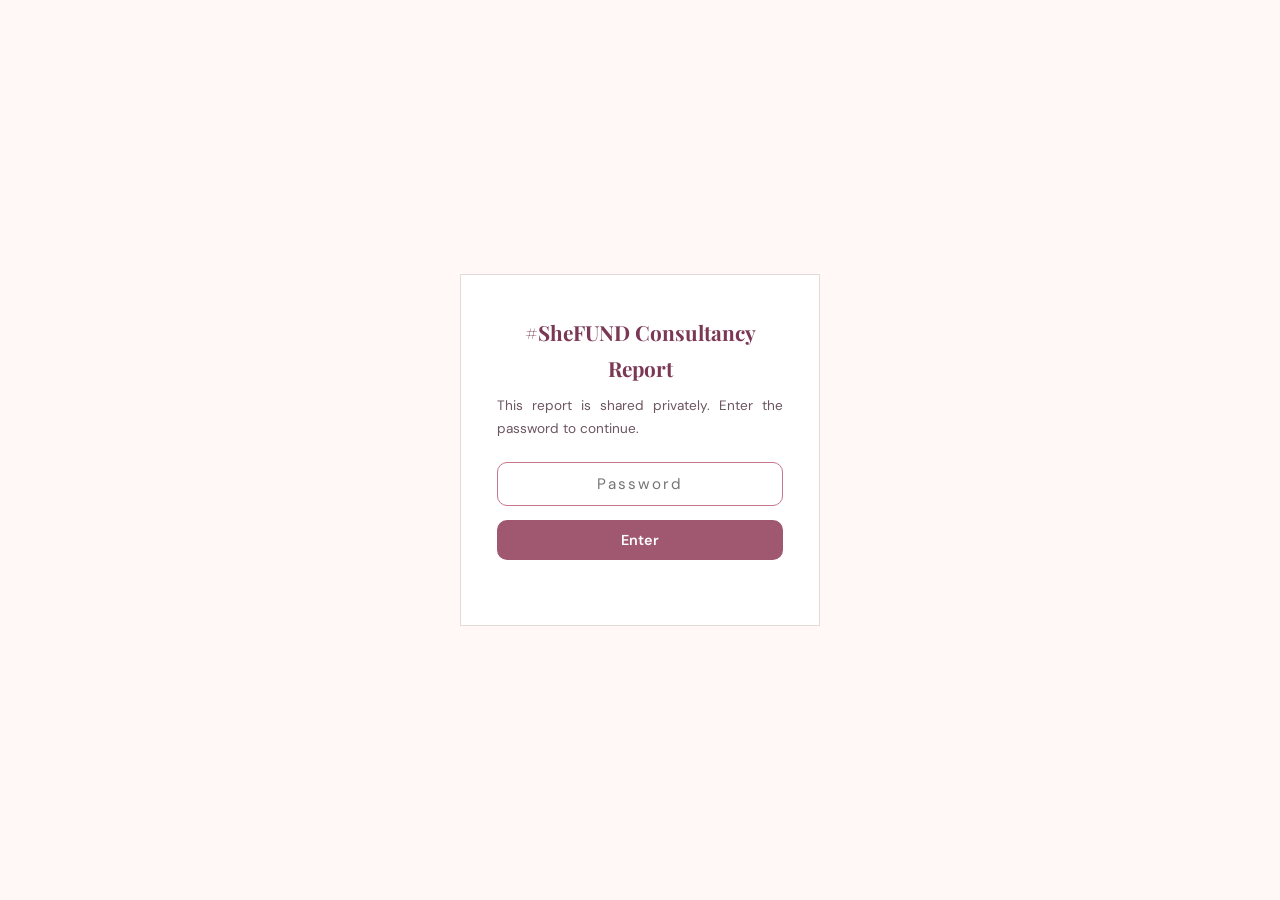
==== Research Outputs/index.html @ ea136e22 "Add files via upload" ====
<!DOCTYPE html>
<html lang="en">
<head>
<meta charset="UTF-8">
<title>Executive Summary — #SheFUND Consultancy Report</title>
<meta name="viewport" content="width=device-width, initial-scale=1">
<link rel="preconnect" href="https://fonts.googleapis.com">
<link href="https://fonts.googleapis.com/css2?family=Playfair+Display:ital,wght@0,400;0,600;0,700;0,800;1,400;1,600&family=DM+Sans:wght@300;400;500;600;700&display=swap" rel="stylesheet">
<link rel="stylesheet" href="site.css">
</head>
<body class="gated">
<div id="gate">
  <div class="gate-card">
    <h1>#SheFUND Consultancy Report</h1>
    <p>This report is shared privately. Enter the password to continue.</p>
    <form id="gate-form" autocomplete="off">
      <input type="password" id="gate-input" placeholder="Password" autofocus>
      <button type="submit">Enter</button>
      <div class="gate-error" id="gate-error"></div>
    </form>
  </div>
</div>

<div class="layout">
<aside class="sidebar">
  <div class="brand">#SheFUND</div>
  <div class="brand-sub">Consultancy Report</div>
  <a class="front-link" href="index.html">&larr; Executive Summary</a>
  <nav><ul>
    <li class="nav-group"><a class="active" href="index.html">Executive Summary</a></li>
    <li class="nav-group"><a href="01-introduction.html">1. Introduction and Context</a></li>
    <li class="nav-group"><a href="02-program.html">2. The #SheFUND Program</a></li>
    <li class="nav-group"><a href="03-research-approach.html">3. Research Approach</a></li>
    <li class="nav-group"><a href="04-key-findings.html">4. Key Findings</a></li>
    <li class="nav-group"><a href="05-emerging-insights.html">5. Emerging Insights</a></li>
    <li class="nav-group"><a href="06-comparative-analysis.html">6. Comparative Analysis</a></li>
    <li class="nav-group"><a href="07-recommendations.html">7. Recommendations</a></li>
    <li class="nav-group"><a href="08-implications.html">8. Implications for the Field</a></li>
    <li class="nav-group"><a href="09-conclusion.html">9. Conclusion</a></li>
    <li class="nav-group"><a href="10-annexes.html">Annexes</a></li>
  </ul></nav>
  <div class="sidebar-footer">Financial Inclusion and Entrepreneurial Empowerment among Migrant Women Entrepreneurs in Belgium<br><br>Researcher: Alessandra Cavallo<br>Commissioned by #SheDIDIT<br>In collaboration with the European Microfinance Network</div>
  <div class="logo-strip"><img src="she%20logo.png" alt="#SheDIDIT"><img src="EMN_logo.png" alt="European Microfinance Network"><img src="Maria_Nowak_Fellowship_logo.png" alt="Maria Nowak Research Fellowship"><img src="Unibo_Logo.png" alt="Universita di Bologna"></div>
</aside>
<main>

<div class="cover">
  <div class="draft-pill">Draft for Internal Review</div>
  <div class="brand">#SheDIDIT &middot; #SheFUND</div>
  <h1>Financial Inclusion and Entrepreneurial Empowerment among Migrant Women Entrepreneurs in Belgium</h1>
  <p class="cover-sub">A qualitative consultancy report examining how participation in #SheFUND — SheDIDIT's interest-free loan programme — shapes the skills, confidence, entrepreneurial identity, and perceived legitimacy of migrant women entrepreneurs, funded and non-funded alike.</p>
  <div class="cover-meta">
    <div><span>Researcher</span>Alessandra Cavallo</div>
    <div><span>Commissioned by</span>#SheDIDIT</div>
    <div><span>In collaboration with</span>European Microfinance Network (EMN)</div>
    <div><span>Fellowship</span>EMN Maria Nowak Fellowship</div>
    <div><span>Date</span>June 2026</div>
  </div>
</div>

<div class="eyebrow">Front Matter</div>
<h1 class="chapter-title">Executive Summary</h1>
<p class="chapter-dek">The central case, in brief, before the evidence that supports it.</p>

<p>This report presents the findings of a qualitative study commissioned by #SheDIDIT and supported by the European Microfinance Network (EMN). The study examines how participation in #SheFUND shapes the skills, confidence, entrepreneurial identity, and perceived legitimacy of migrant women entrepreneurs in Belgium. It draws on semi-structured interviews conducted with funded entrepreneurs, applicants who were not selected for funding, coaching program participants, #SheDIDIT staff and coaches, and the funding partner. #SheFUND is an interest-free loan program delivered through MicroStart and embedded within #SheDIDIT&rsquo;s broader ecosystem of coaching, community, and entrepreneurial support. Since its launch in 2023, the program has run 3 editions, selected 7 beneficiaries across 47 applicants.</p>

<p>The central finding of this study is that #SheFUND should not be understood only as a loan product. Its transformative value lies in the full process through which women prepare, articulate, defend, and reposition their entrepreneurial projects. Across participants, the study finds that the program generates capability gains, strengthens confidence, supports entrepreneurial identity formation, and increases perceived legitimacy. These effects are visible not only among funded entrepreneurs, but also among women who applied, pitched, received feedback, or participated in the wider #SheDIDIT coaching ecosystem. Based on these findings, the report recommends that #SheDIDIT: treat community as a funded program output; standardise feedback for all #SheFUND applicants; address coaching capacity through group and peer formats; develop a pre entrepreneurial pathways; create a scale-up support after program completion; and make soft skills support a visible and evaluated component of coaching.</p>

<p>The study shows that #SheFUND produces more than access to finance. It produces confidence, legitimacy, social connection, entrepreneurial readiness, and a stronger capacity to navigate the Belgian entrepreneurial ecosystem. These outcomes are especially important for migrant women entrepreneurs, whose barriers to business development are not only financial, but also social, institutional, and mindset-related.</p>

<p>Following this executive summary, the report proceeds across nine chapters. Chapter 1 provides an introduction to the context and the research purpose. Chapter 2 describes the #SheFUND program in detail, including its underlying Theory of Change. Chapter 3 explains the research approach. Chapter 4 presents six key findings. Chapter 5 sets out additional emerging insights on demand at the edges of the #SheFUND journey. Chapter 6 presents a comparative analysis of the funded and not funded participant experiences. Chapter 7 presents six recommendations for #SheDIDIT. Chapter 8 sets out implications for the broader field. Chapter 9 concludes.</p>

<h2 class="h-section">Key Findings</h2>
<div class="summary-grid">

  <div class="summary-card"><div class="sc-num">1</div><div><h4>Community Is the Core Differentiator</h4>
  <p>Every participant, regardless of funding outcome, identifies belonging to a space that understands their intersectional experience as the single most impactful aspect of engagement. Community is not a peripheral feature. It is the foundation that makes the rest of the intervention effective.</p></div></div>

  <div class="summary-card"><div class="sc-num">2</div><div><h4>Coaching Value Extends Beyond the Funded Cohort</h4>
  <p>The #SheFUND coaching curriculum delivers genuine technical value, but participants consistently point to something more transformative: a coach who listened without judgement, and a moment of recognition that made their ambition feel real. This value does not depend on being selected for funding.</p></div></div>

  <div class="summary-card"><div class="sc-num">3</div><div><h4>Feedback Quality Shapes Applicant Outcomes</h4>
  <p>For non funded applicants, the quality of feedback after the pitch determines whether the experience empowers or erodes. A poorly managed non-selection risks undoing the confidence that the coaching phase worked to build.</p></div></div>

  <div class="summary-card"><div class="sc-num">4</div><div><h4>The Loan Funds What Coaching Alone Cannot</h4>
  <p>Physical-product businesses face a hard financial floor before they can generate any revenue: minimum order quantities, tooling, packaging, and samples. No amount of planning, discipline, or business acumen substitutes for the capital itself.</p></div></div>

  <div class="summary-card"><div class="sc-num">5</div><div><h4>The Loan Functions as Protected Capital</h4>
  <p>For founders who are also primary caregivers or sole earners, the loan is experienced as money that is functionally ring-fenced from the household budget &mdash; money they are permitted, practically and psychologically, to spend on the business without it costing their family something else.</p></div></div>

  <div class="summary-card"><div class="sc-num">6</div><div><h4>The Loan Fills a Financing Access Gap</h4>
  <p>For migrant women without an established Belgian credit history, collateral, or professional network, conventional lenders are rarely a live alternative. The loan functions less as competitively-priced credit and more as the sole bridge between a validated idea and its execution.</p></div></div>

</div>

<h2 class="h-section">Key Recommendations</h2>

<div class="rec-summary-card"><div class="rsc-tag">01 &middot; Community</div><h4>Name community as a core program output and fund it accordingly.</h4></div>
<div class="rec-summary-card"><div class="rsc-tag">02 &middot; Feedback</div><h4>Standardise and strengthen #SheFUND feedback for all applicants, funded or not.</h4></div>
<div class="rec-summary-card"><div class="rsc-tag">03 &middot; Capacity</div><h4>Address the coaching capacity structurally through group formats and peer coaching.</h4></div>
<div class="rec-summary-card"><div class="rsc-tag">04 &middot; New Pathways</div><h4>Develop a pre-entrepreneurial pathway for adults, mirroring the YouthPreneurs model.</h4></div>
<div class="rec-summary-card"><div class="rsc-tag">05 &middot; New Pathways</div><h4>Create a post-graduation offer for scaling entrepreneurs who have outgrown the current coaching offer.</h4></div>
<div class="rec-summary-card"><div class="rsc-tag">06 &middot; Well-being</div><h4>Formalise soft skills training and psychological support as a named, visible, and evaluated feature of the coaching program.</h4></div>

<p class="dl-note">This is a working draft prepared for internal review. Chapter numbering in this rebuild has been corrected for internal consistency relative to the source document.</p>
<div class="page-nav"><a class="next" href="01-introduction.html"><span>Next &rarr;</span>Introduction and Context</a></div>
  <div class="logo-strip-page"><img src="she%20logo.png" alt="#SheDIDIT"><img src="EMN_logo.png" alt="European Microfinance Network"><img src="Maria_Nowak_Fellowship_logo.png" alt="Maria Nowak Research Fellowship"><img src="Unibo_Logo.png" alt="Universita di Bologna"></div>
</main>
</div>
<script>
(function(){
  var HASH = '777abbc10ddf9551bf53465886aa3735ae687df3c3bacf08fa300736422cc21b';
  var KEY = 'sf_dashboard_unlocked';

  function sha256Hex(text){
    var data = new TextEncoder().encode(text);
    return crypto.subtle.digest('SHA-256', data).then(function(buf){
      return Array.from(new Uint8Array(buf)).map(function(b){ return b.toString(16).padStart(2,'0'); }).join('');
    });
  }

  function unlock(){
    document.body.classList.remove('gated');
  }

  if (localStorage.getItem(KEY) === HASH) {
    unlock();
  }

  var form = document.getElementById('gate-form');
  var input = document.getElementById('gate-input');
  var error = document.getElementById('gate-error');

  form.addEventListener('submit', function(e){
    e.preventDefault();
    sha256Hex(input.value).then(function(hex){
      if (hex === HASH) {
        localStorage.setItem(KEY, HASH);
        error.textContent = '';
        unlock();
      } else {
        error.textContent = 'Incorrect password.';
        input.value = '';
        input.focus();
      }
    });
  });
})();
</script>
</body>
</html>
---- Research Outputs/site.css ----
/* =========================================================
   #SheFUND Consultancy Report — shared site stylesheet
   ========================================================= */
:root{
  --cream:#FFF8F6;
  --charcoal:#2D2028;
  --rose:#C4788A;
  --rose-dark:#A05870;
  --rose-deep:#7A3855;
  --blush:#F5D0DC;
  --blush-light:#FBF0F3;
  --gold:#D4844A;
  --gold-light:#F0C098;
  --sage:#C8A840;
  --sage-light:#FFFBEA;
  --coral:#E8956A;
  --lavender:#807791;
  --lavender-light:#EDE8F4;
  --warm-gray:#6B5560;
  --gray-light:#9A8088;
  --border-gray:#E5D9DA;
  --green:#52704E;
  --sidebar-w:272px;
  --content-w:800px;
}
*{margin:0;padding:0;box-sizing:border-box}
html{scroll-behavior:smooth}
body{
  font-family:Georgia,'Times New Roman',serif;
  background:var(--cream);
  color:var(--charcoal);
  line-height:1.7;
  font-size:16px;
}

h1,h2,h3,h4{font-family:'Playfair Display',Georgia,serif;font-weight:700;color:var(--rose-deep)}
a{color:var(--rose-dark)}

/* ============ LAYOUT ============ */
.layout{display:flex;min-height:100vh}

/* ---- Sidebar ---- */
.sidebar{
  width:var(--sidebar-w);
  min-width:var(--sidebar-w);
  background:linear-gradient(180deg,var(--rose-deep),var(--rose-dark) 70%, var(--rose));
  color:#fff;
  padding:32px 26px 40px;
  position:sticky;
  top:0;
  height:100vh;
  overflow-y:auto;
}
.sidebar .brand{
  font-family:'Playfair Display',serif;
  font-size:1.5rem;
  font-weight:700;
  margin-bottom:2px;
}
.sidebar .brand-sub{
  font-family:'DM Sans',sans-serif;
  font-size:0.65rem;
  letter-spacing:2px;
  text-transform:uppercase;
  opacity:0.75;
  margin-bottom:28px;
}
.sidebar nav ul{list-style:none}
.sidebar nav .nav-group{margin-bottom:6px}
.sidebar nav a{
  display:block;
  font-family:'DM Sans',sans-serif;
  font-size:0.82rem;
  color:#fff;
  text-decoration:none;
  padding:9px 12px;
  border-radius:8px;
  opacity:0.82;
  transition:background 0.15s ease, opacity 0.15s ease;
  line-height:1.35;
}
.sidebar nav a:hover{background:rgba(255,255,255,0.12);opacity:1}
.sidebar nav a.active{background:rgba(255,255,255,0.22);opacity:1;font-weight:600}
.sidebar .front-link{
  display:block;font-family:'DM Sans',sans-serif;font-size:0.78rem;
  color:#fff;opacity:0.85;text-decoration:none;margin-bottom:18px;
  padding:9px 12px;border-radius:8px;border:1px solid rgba(255,255,255,0.35);
  text-align:center;
}
.sidebar .front-link:hover{background:rgba(255,255,255,0.12)}
.sidebar .sidebar-footer{
  margin-top:28px;padding-top:18px;border-top:1px solid rgba(255,255,255,0.25);
  font-family:'DM Sans',sans-serif;font-size:0.65rem;opacity:0.65;line-height:1.6;
}
.logo-strip{display:flex;flex-wrap:wrap;align-items:center;gap:8px;margin-top:16px;padding-top:14px;border-top:1px solid rgba(255,255,255,0.25)}
.logo-strip img{height:24px;width:auto;background:#fff;border-radius:6px;padding:3px 5px;display:block}
.logo-strip-page{display:flex;flex-wrap:wrap;align-items:center;justify-content:space-between;gap:28px;margin-top:32px;padding-top:26px;border-top:1px dashed var(--border-gray)}
.logo-strip-page img{height:72px;width:auto}


/* ---- Main content ---- */
main{
  flex:1;
  padding:56px 60px 100px;
  width:100%;
}
/* ---- Reading-width constraint (main now spans full width; text stays legible) ---- */
h1.chapter-title, .chapter-dek, .lede, p, blockquote, ul.plain-list, ol.plain-list,
.finding-box, .rec-box, .summary-grid, .rec-summary-card, .table-wrap, .page-nav, .dl-note {
  max-width: 800px;
}
.eyebrow{
  font-family:'DM Sans',sans-serif;font-size:0.72rem;letter-spacing:2.5px;
  text-transform:uppercase;color:var(--rose);font-weight:600;margin-bottom:10px;
}
h1.chapter-title{font-size:2.1rem;line-height:1.25;margin-bottom:6px}
.chapter-dek{
  font-family:'DM Sans',sans-serif;font-style:italic;color:var(--warm-gray);
  font-size:0.98rem;margin-bottom:34px;padding-bottom:26px;border-bottom:2px solid var(--blush);
}
h2.h-section{font-size:1.5rem;margin:44px 0 16px}
h3.h-sub{font-size:1.18rem;color:var(--rose-dark);margin:32px 0 12px}
h4.h-subsub{
  font-family:'DM Sans',sans-serif;font-weight:700;font-size:0.98rem;
  color:var(--charcoal);margin:24px 0 10px;
}
p{margin-bottom:16px;text-align:justify;color:#3a2f35}
.lede{font-size:1.05rem;font-style:italic;color:var(--warm-gray);font-family:'DM Sans',sans-serif;margin-bottom:28px}

blockquote{
  margin:20px 0;padding:16px 24px;
  border-left:4px solid var(--gold);
  background:var(--blush-light);
  border-radius:0 10px 10px 0;
  font-family:'Playfair Display',Georgia,serif;
  font-style:italic;font-size:1rem;line-height:1.6;color:var(--charcoal);
}
blockquote cite{
  display:block;margin-top:8px;font-style:normal;font-family:'DM Sans',sans-serif;
  font-size:0.72rem;letter-spacing:0.5px;text-transform:uppercase;color:var(--gray-light);
}

/* ---- Finding / theme boxes (chapter 4) ---- */
.finding-box{
  display:flex;gap:20px;align-items:flex-start;
  background:var(--blush-light);border:1px solid var(--blush);
  border-radius:16px;padding:26px 30px;margin:30px 0 10px;
}
.finding-box .fb-num{
  font-family:'Playfair Display',serif;font-weight:700;font-size:1.8rem;
  color:#fff;background:var(--rose-dark);
  width:50px;height:50px;min-width:50px;border-radius:50%;
  display:flex;align-items:center;justify-content:center;
}
.finding-box h3{margin:0 0 8px;font-size:1.15rem;color:var(--rose-deep)}
.finding-box p{margin:0;font-family:'DM Sans',sans-serif;font-size:0.9rem;color:var(--warm-gray)}

/* ---- Recommendation boxes (chapter 7) ---- */
.rec-box{
  background:var(--blush-light);border-left:5px solid var(--rose);
  border-radius:0 14px 14px 0;padding:22px 28px;margin:26px 0;
}
.rec-box h3{font-size:1.05rem;color:var(--rose-dark);margin-bottom:10px}
.rec-box .rec-actions{
  font-family:'DM Sans',sans-serif;font-size:0.86rem;color:var(--warm-gray);
  margin-top:12px;padding-left:20px;
}
.rec-box .rec-actions li{margin-bottom:6px}

/* ---- Tables ---- */
.table-wrap{overflow-x:auto;margin:26px 0}
table{
  width:100%;border-collapse:collapse;font-family:'DM Sans',sans-serif;font-size:0.85rem;
}
table caption{
  caption-side:top;text-align:left;font-family:'DM Sans',sans-serif;font-size:0.75rem;
  color:var(--gray-light);margin-bottom:8px;font-style:italic;
}
th{
  background:var(--rose-dark);color:#fff;text-align:left;padding:10px 14px;
  font-weight:600;font-size:0.78rem;letter-spacing:0.3px;text-transform:uppercase;
}
td{padding:12px 14px;border-bottom:1px solid var(--border-gray);vertical-align:top;color:#3a2f35}
tr:nth-child(even) td{background:var(--blush-light)}

/* ---- Summary cards (index page) ---- */
.summary-grid{display:flex;flex-direction:column;gap:14px;margin:20px 0 10px}
.summary-card{
  display:flex;gap:16px;align-items:flex-start;
  background:#fff;border:1px solid var(--border-gray);border-radius:14px;padding:20px 24px;
}
.summary-card .sc-num{
  font-family:'Playfair Display',serif;font-weight:700;font-size:1.3rem;color:var(--rose);
  min-width:2ch;
}
.summary-card h4{font-family:'DM Sans',sans-serif;font-size:0.92rem;margin-bottom:4px;color:var(--charcoal)}
.summary-card p{font-family:'DM Sans',sans-serif;font-size:0.82rem;color:var(--warm-gray);margin:0}

.rec-summary-card{
  background:#fff;border:1px solid var(--border-gray);border-radius:14px;
  padding:18px 22px;margin-bottom:12px;
}
.rec-summary-card .rsc-tag{
  font-family:'DM Sans',sans-serif;font-size:0.68rem;letter-spacing:1.5px;text-transform:uppercase;
  color:var(--gold);font-weight:700;
}
.rec-summary-card h4{font-family:'DM Sans',sans-serif;font-size:0.9rem;margin:4px 0 6px;color:var(--charcoal)}
.rec-summary-card p{font-family:'DM Sans',sans-serif;font-size:0.82rem;color:var(--warm-gray);margin:0}

/* ---- Cover (index) ---- */
.cover{
  background:linear-gradient(135deg,var(--rose-deep),var(--rose-dark) 60%,var(--coral));
  border-radius:22px;color:#fff;padding:52px 48px;margin-bottom:40px;
}
.cover .brand{font-family:'Playfair Display',serif;font-weight:700;font-size:1rem;opacity:0.85;margin-bottom:4px}
.cover h1{color:#fff;font-size:2.6rem;margin-bottom:10px}
.cover .cover-sub{font-family:'DM Sans',sans-serif;font-size:0.95rem;opacity:0.9;max-width:520px;margin-bottom:26px}
.cover .cover-meta{
  display:flex;flex-wrap:wrap;gap:26px;font-family:'DM Sans',sans-serif;font-size:0.72rem;
  border-top:1px solid rgba(255,255,255,0.3);padding-top:18px;opacity:0.9;
}
.cover .cover-meta div span{display:block;opacity:0.65;font-size:0.65rem;text-transform:uppercase;letter-spacing:1px;margin-bottom:2px}
.draft-pill{
  display:inline-block;font-family:'DM Sans',sans-serif;font-size:0.65rem;letter-spacing:1.5px;
  text-transform:uppercase;background:rgba(255,255,255,0.18);padding:4px 12px;border-radius:999px;
  margin-bottom:16px;
}

/* ---- Prev/next footer nav ---- */
.page-nav{
  display:flex;justify-content:space-between;gap:20px;margin-top:60px;padding-top:24px;
  border-top:2px solid var(--blush);font-family:'DM Sans',sans-serif;
}
.page-nav a{
  text-decoration:none;color:var(--rose-dark);font-size:0.85rem;max-width:45%;
}
.page-nav a span{display:block;font-size:0.65rem;text-transform:uppercase;letter-spacing:1px;color:var(--gray-light);margin-bottom:4px}
.page-nav .next{text-align:right;margin-left:auto}

/* ---- Callout / list styling ---- */
ul.plain-list, ol.plain-list{margin:0 0 16px 22px}
ul.plain-list li, ol.plain-list li{margin-bottom:8px}

.dl-note{
  font-family:'DM Sans',sans-serif;font-size:0.8rem;color:var(--gray-light);
  font-style:italic;border-top:1px dashed var(--border-gray);padding-top:14px;margin-top:30px;
}

/* ---- Mobile ---- */
@media(max-width:900px){
  .layout{flex-direction:column}
  .sidebar{position:relative;height:auto;width:100%;min-width:0}
  main{padding:34px 22px 70px;max-width:100%}
  .cover{padding:34px 24px}
  .cover h1{font-size:1.9rem}
  .finding-box{flex-direction:column}
}

/* ---- Password gate ---- */
body.gated .layout{display:none}
#gate{
  position:fixed;inset:0;z-index:9999;
  background:var(--bg);
  display:flex;align-items:center;justify-content:center;
  padding:24px;
}
body:not(.gated) #gate{display:none}
.gate-card{
  background:#fff;border:1px solid var(--border-gray);border-radius:var(--radius);
  box-shadow:var(--shadow-hover);
  padding:40px 36px;max-width:360px;width:100%;text-align:center;
}
.gate-card h1{font-size:1.3rem;margin-bottom:8px}
.gate-card p{font-family:'DM Sans',sans-serif;font-size:0.85rem;color:var(--warm-gray);margin-bottom:22px}
.gate-card input{
  width:100%;padding:11px 14px;border:1px solid var(--border-gray);border-radius:10px;
  font-family:'DM Sans',sans-serif;font-size:0.95rem;text-align:center;letter-spacing:2px;
  margin-bottom:14px;color:var(--charcoal);
}
.gate-card input:focus{outline:none;border-color:var(--rose)}
.gate-card button{
  width:100%;padding:11px 14px;border:none;border-radius:10px;
  background:var(--rose-dark);color:#fff;font-family:'DM Sans',sans-serif;font-weight:600;font-size:0.9rem;
  cursor:pointer;transition:background 0.15s;
}
.gate-card button:hover{background:var(--rose-deep)}
.gate-error{
  font-family:'DM Sans',sans-serif;font-size:0.78rem;color:var(--rose-deep);
  margin-top:12px;min-height:1em;
}
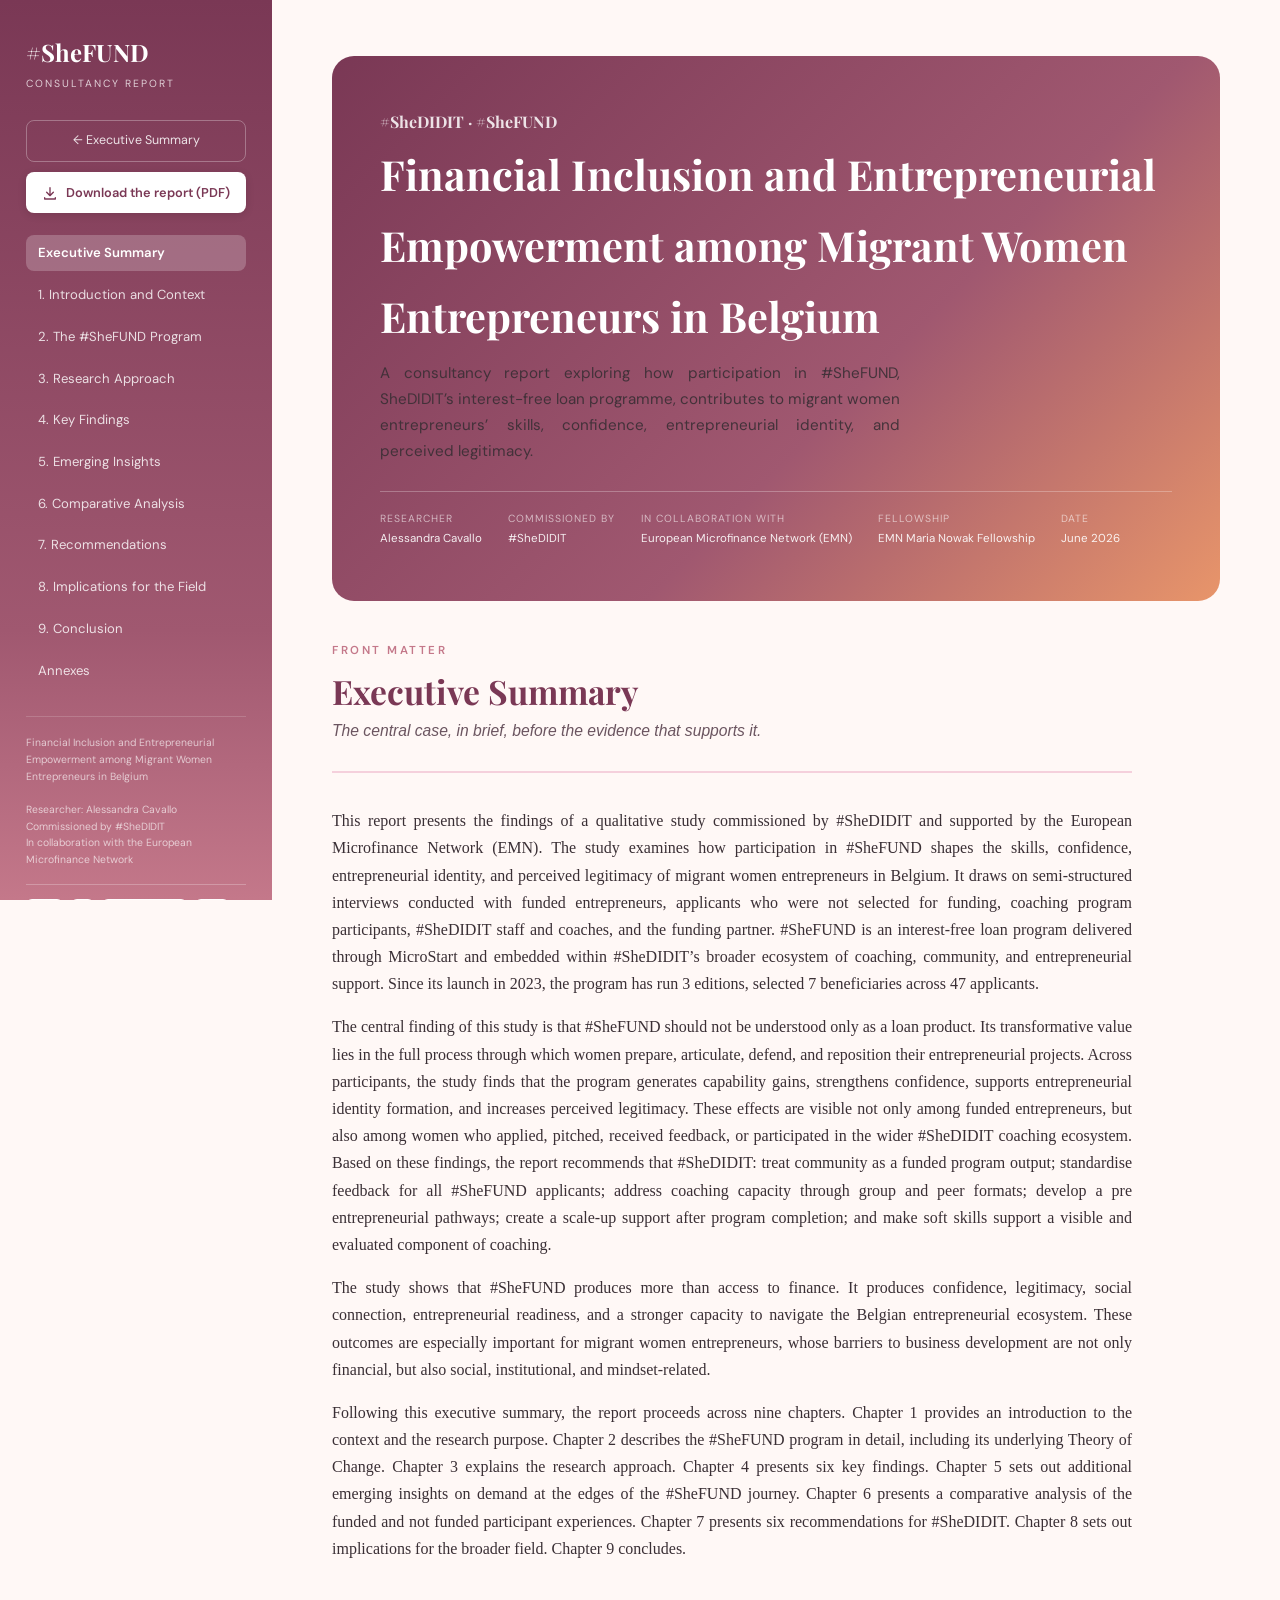
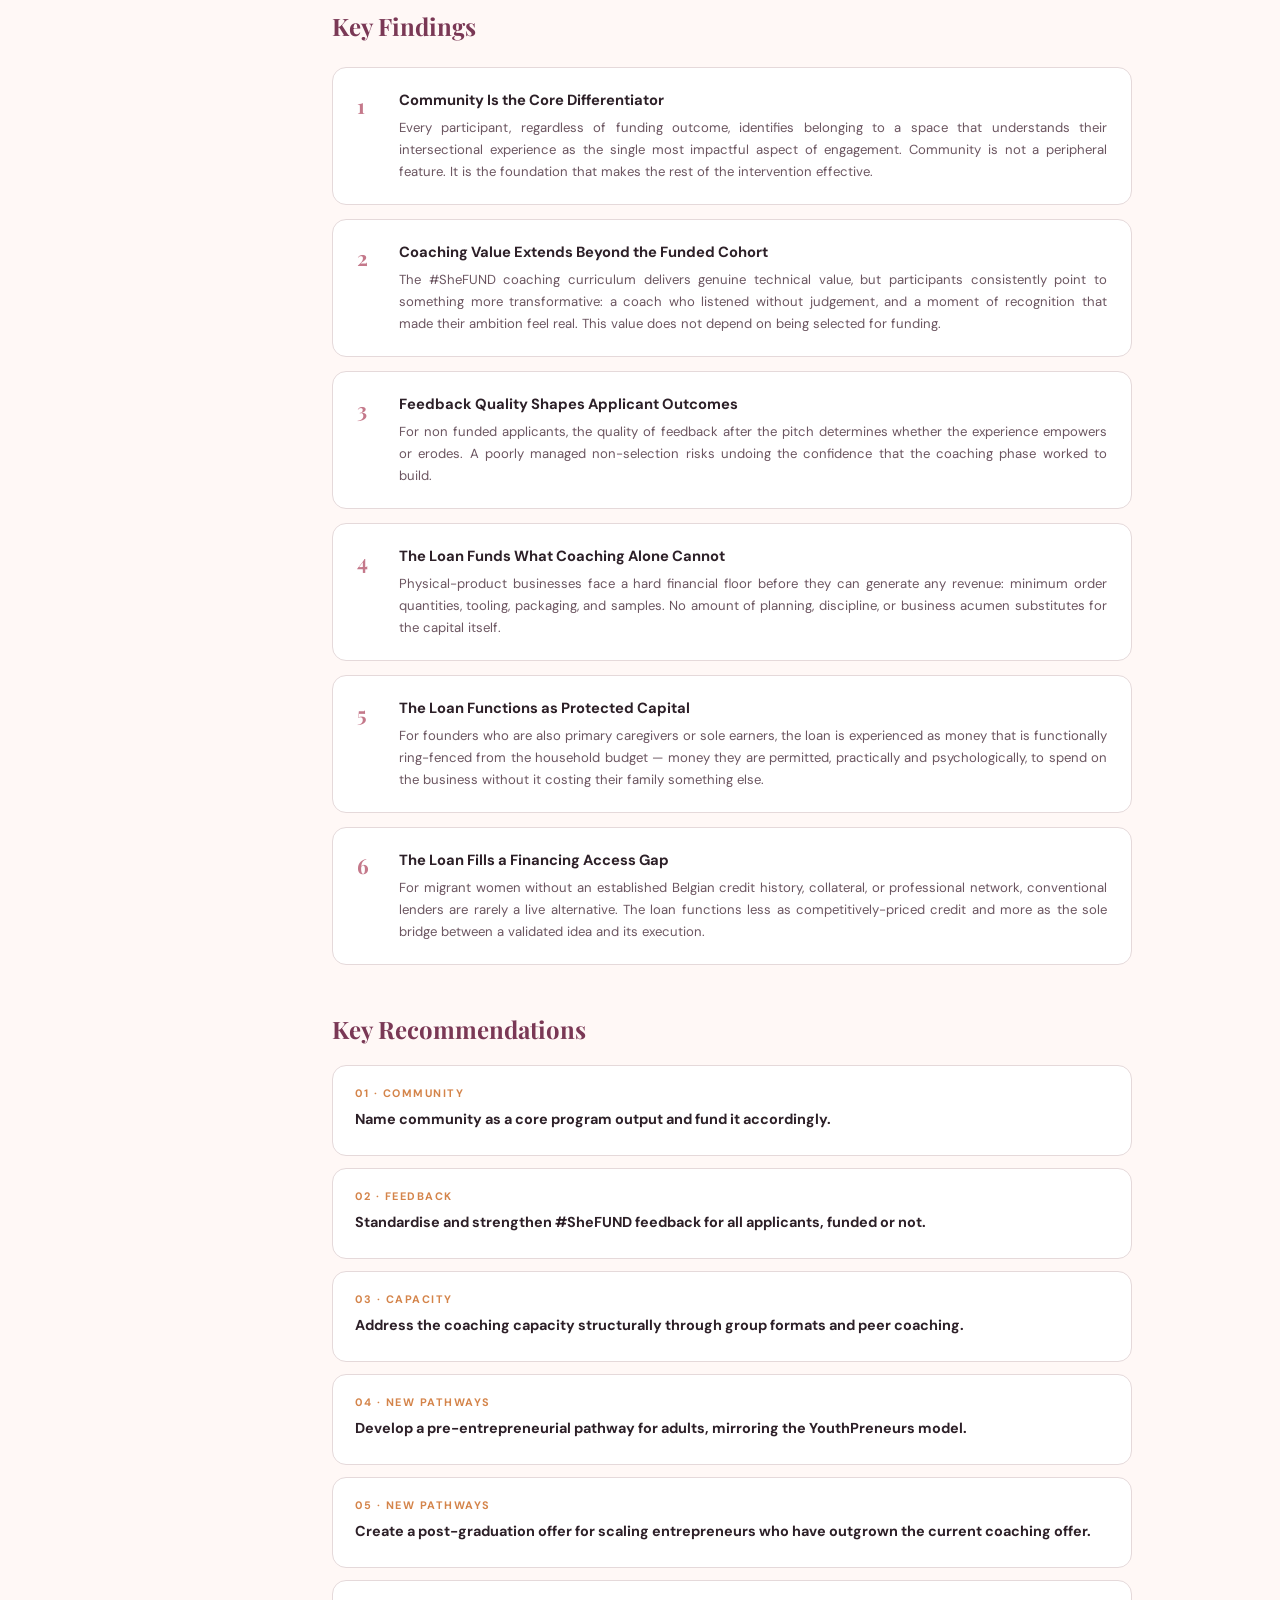
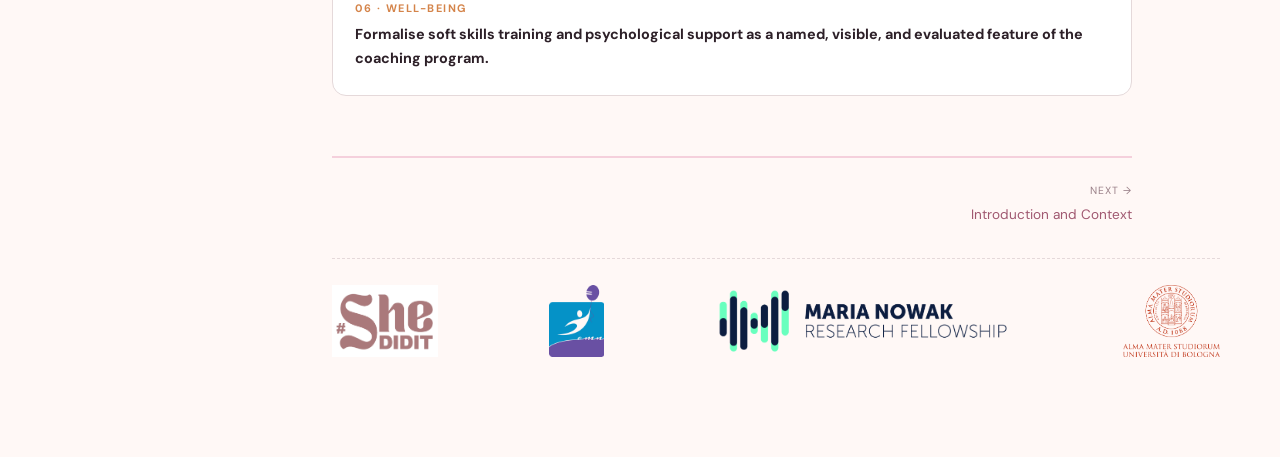
==== commit 53db3c2f: "Make report public, update cover subtitle and PDF" ====
--- a/Research Outputs/index.html
+++ b/Research Outputs/index.html
@@ -8,24 +8,13 @@
 <link href="https://fonts.googleapis.com/css2?family=Playfair+Display:ital,wght@0,400;0,600;0,700;0,800;1,400;1,600&family=DM+Sans:wght@300;400;500;600;700&display=swap" rel="stylesheet">
 <link rel="stylesheet" href="site.css">
 </head>
-<body class="gated">
-<div id="gate">
-  <div class="gate-card">
-    <h1>#SheFUND Consultancy Report</h1>
-    <p>This report is shared privately. Enter the password to continue.</p>
-    <form id="gate-form" autocomplete="off">
-      <input type="password" id="gate-input" placeholder="Password" autofocus>
-      <button type="submit">Enter</button>
-      <div class="gate-error" id="gate-error"></div>
-    </form>
-  </div>
-</div>
-
+<body>
 <div class="layout">
 <aside class="sidebar">
   <div class="brand">#SheFUND</div>
   <div class="brand-sub">Consultancy Report</div>
   <a class="front-link" href="index.html">&larr; Executive Summary</a>
+  <a class="download-link" href="SheFUND_Report.pdf" download="SheFUND_Consultancy_Report.pdf"><svg viewBox="0 0 24 24" width="16" height="16" aria-hidden="true"><path fill="currentColor" d="M12 3a1 1 0 0 1 1 1v9.59l3.3-3.3a1 1 0 1 1 1.4 1.42l-5 5a1 1 0 0 1-1.4 0l-5-5a1 1 0 1 1 1.4-1.42l3.3 3.3V4a1 1 0 0 1 1-1Zm-8 15a1 1 0 0 1 1 1v1h14v-1a1 1 0 1 1 2 0v2a1 1 0 0 1-1 1H4a1 1 0 0 1-1-1v-2a1 1 0 0 1 1-1Z"/></svg>Download the report (PDF)</a>
   <nav><ul>
     <li class="nav-group"><a class="active" href="index.html">Executive Summary</a></li>
     <li class="nav-group"><a href="01-introduction.html">1. Introduction and Context</a></li>
@@ -45,10 +34,9 @@
 <main>
 
 <div class="cover">
-  <div class="draft-pill">Draft for Internal Review</div>
   <div class="brand">#SheDIDIT &middot; #SheFUND</div>
   <h1>Financial Inclusion and Entrepreneurial Empowerment among Migrant Women Entrepreneurs in Belgium</h1>
-  <p class="cover-sub">A qualitative consultancy report examining how participation in #SheFUND — SheDIDIT's interest-free loan programme — shapes the skills, confidence, entrepreneurial identity, and perceived legitimacy of migrant women entrepreneurs, funded and non-funded alike.</p>
+  <p class="cover-sub">A consultancy report exploring how participation in #SheFUND, SheDIDIT’s interest-free loan programme, contributes to migrant women entrepreneurs’ skills, confidence, entrepreneurial identity, and perceived legitimacy.</p>
   <div class="cover-meta">
     <div><span>Researcher</span>Alessandra Cavallo</div>
     <div><span>Commissioned by</span>#SheDIDIT</div>
@@ -102,50 +90,9 @@
 <div class="rec-summary-card"><div class="rsc-tag">05 &middot; New Pathways</div><h4>Create a post-graduation offer for scaling entrepreneurs who have outgrown the current coaching offer.</h4></div>
 <div class="rec-summary-card"><div class="rsc-tag">06 &middot; Well-being</div><h4>Formalise soft skills training and psychological support as a named, visible, and evaluated feature of the coaching program.</h4></div>
 
-<p class="dl-note">This is a working draft prepared for internal review. Chapter numbering in this rebuild has been corrected for internal consistency relative to the source document.</p>
 <div class="page-nav"><a class="next" href="01-introduction.html"><span>Next &rarr;</span>Introduction and Context</a></div>
   <div class="logo-strip-page"><img src="she%20logo.png" alt="#SheDIDIT"><img src="EMN_logo.png" alt="European Microfinance Network"><img src="Maria_Nowak_Fellowship_logo.png" alt="Maria Nowak Research Fellowship"><img src="Unibo_Logo.png" alt="Universita di Bologna"></div>
 </main>
 </div>
-<script>
-(function(){
-  var HASH = '777abbc10ddf9551bf53465886aa3735ae687df3c3bacf08fa300736422cc21b';
-  var KEY = 'sf_dashboard_unlocked';
-
-  function sha256Hex(text){
-    var data = new TextEncoder().encode(text);
-    return crypto.subtle.digest('SHA-256', data).then(function(buf){
-      return Array.from(new Uint8Array(buf)).map(function(b){ return b.toString(16).padStart(2,'0'); }).join('');
-    });
-  }
-
-  function unlock(){
-    document.body.classList.remove('gated');
-  }
-
-  if (localStorage.getItem(KEY) === HASH) {
-    unlock();
-  }
-
-  var form = document.getElementById('gate-form');
-  var input = document.getElementById('gate-input');
-  var error = document.getElementById('gate-error');
-
-  form.addEventListener('submit', function(e){
-    e.preventDefault();
-    sha256Hex(input.value).then(function(hex){
-      if (hex === HASH) {
-        localStorage.setItem(KEY, HASH);
-        error.textContent = '';
-        unlock();
-      } else {
-        error.textContent = 'Incorrect password.';
-        input.value = '';
-        input.focus();
-      }
-    });
-  });
-})();
-</script>
 </body>
 </html>
--- a/Research Outputs/site.css
+++ b/Research Outputs/site.css
@@ -288,3 +288,14 @@
   font-family:'DM Sans',sans-serif;font-size:0.78rem;color:var(--rose-deep);
   margin-top:12px;min-height:1em;
 }
+
+/* ---- Download report button (sidebar) ---- */
+.sidebar .download-link{
+  display:flex;align-items:center;justify-content:center;gap:8px;
+  font-family:'DM Sans',sans-serif;font-size:0.8rem;font-weight:600;
+  color:var(--rose-deep);background:#fff;text-decoration:none;
+  margin:-8px 0 22px;padding:10px 12px;border-radius:8px;
+  box-shadow:0 2px 8px rgba(0,0,0,0.12);transition:background 0.15s ease, transform 0.15s ease;
+}
+.sidebar .download-link:hover{background:var(--blush-light);transform:translateY(-1px)}
+.sidebar .download-link svg{flex-shrink:0}
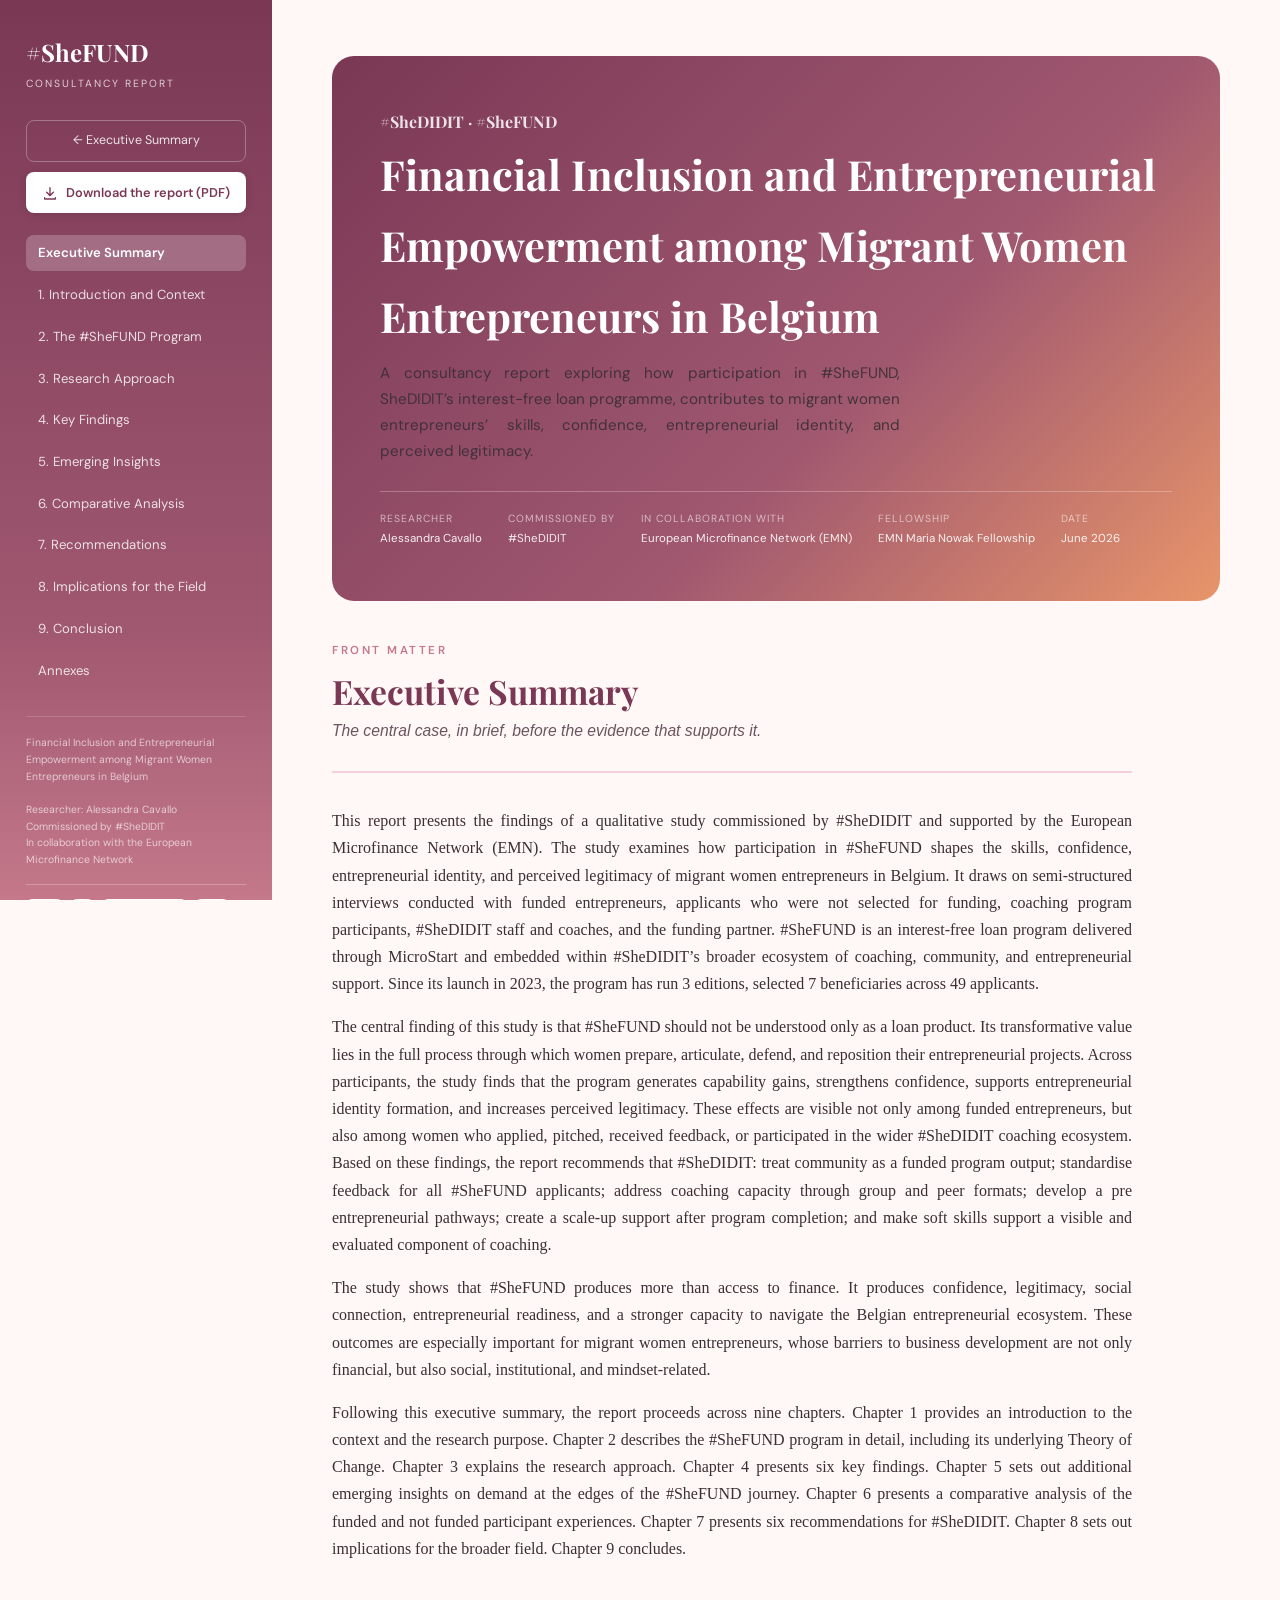
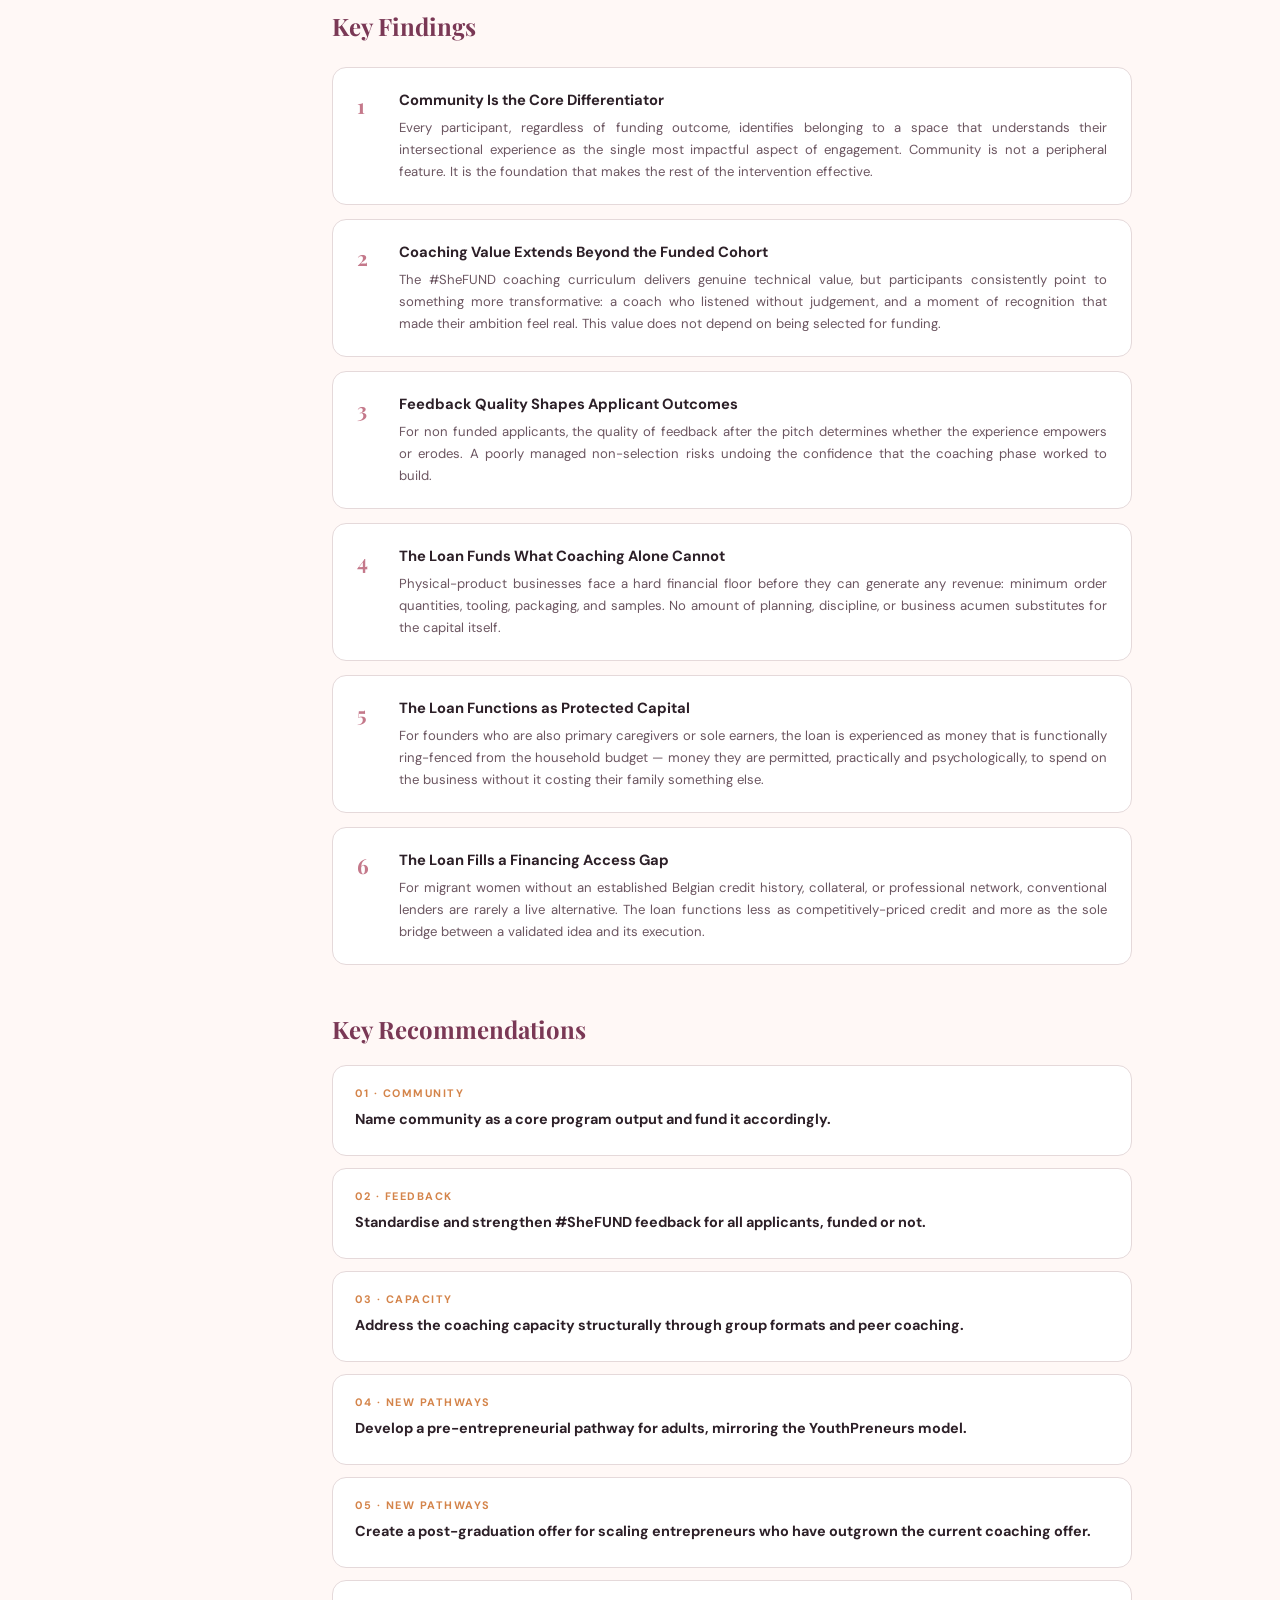
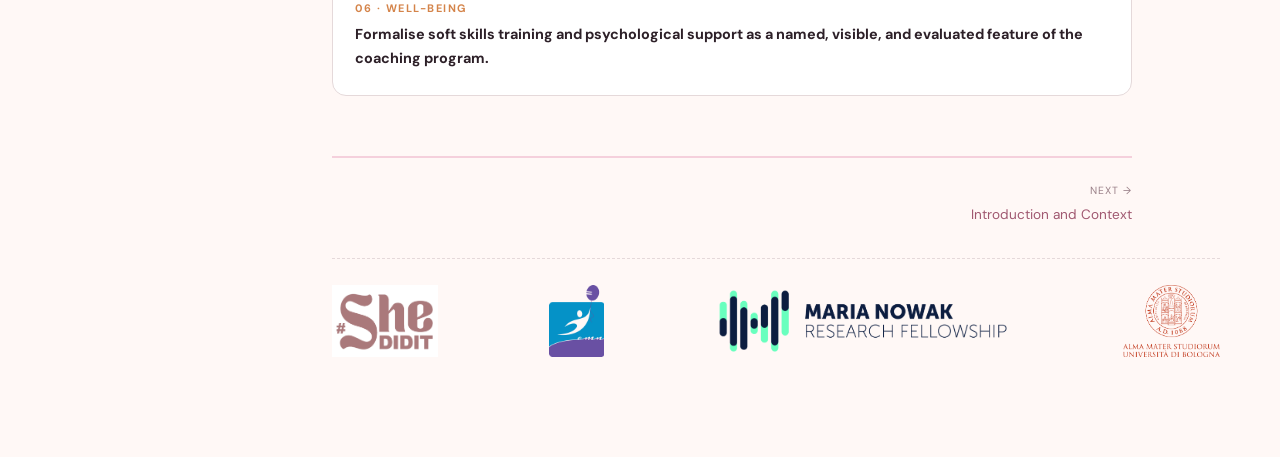
==== commit b135f069: "Correct edition figures: 2023 had 30 applications and 4 funded; 49 applicants in total" ====
--- a/Research Outputs/index.html
+++ b/Research Outputs/index.html
@@ -50,7 +50,7 @@
 <h1 class="chapter-title">Executive Summary</h1>
 <p class="chapter-dek">The central case, in brief, before the evidence that supports it.</p>
 
-<p>This report presents the findings of a qualitative study commissioned by #SheDIDIT and supported by the European Microfinance Network (EMN). The study examines how participation in #SheFUND shapes the skills, confidence, entrepreneurial identity, and perceived legitimacy of migrant women entrepreneurs in Belgium. It draws on semi-structured interviews conducted with funded entrepreneurs, applicants who were not selected for funding, coaching program participants, #SheDIDIT staff and coaches, and the funding partner. #SheFUND is an interest-free loan program delivered through MicroStart and embedded within #SheDIDIT&rsquo;s broader ecosystem of coaching, community, and entrepreneurial support. Since its launch in 2023, the program has run 3 editions, selected 7 beneficiaries across 47 applicants.</p>
+<p>This report presents the findings of a qualitative study commissioned by #SheDIDIT and supported by the European Microfinance Network (EMN). The study examines how participation in #SheFUND shapes the skills, confidence, entrepreneurial identity, and perceived legitimacy of migrant women entrepreneurs in Belgium. It draws on semi-structured interviews conducted with funded entrepreneurs, applicants who were not selected for funding, coaching program participants, #SheDIDIT staff and coaches, and the funding partner. #SheFUND is an interest-free loan program delivered through MicroStart and embedded within #SheDIDIT&rsquo;s broader ecosystem of coaching, community, and entrepreneurial support. Since its launch in 2023, the program has run 3 editions, selected 7 beneficiaries across 49 applicants.</p>
 
 <p>The central finding of this study is that #SheFUND should not be understood only as a loan product. Its transformative value lies in the full process through which women prepare, articulate, defend, and reposition their entrepreneurial projects. Across participants, the study finds that the program generates capability gains, strengthens confidence, supports entrepreneurial identity formation, and increases perceived legitimacy. These effects are visible not only among funded entrepreneurs, but also among women who applied, pitched, received feedback, or participated in the wider #SheDIDIT coaching ecosystem. Based on these findings, the report recommends that #SheDIDIT: treat community as a funded program output; standardise feedback for all #SheFUND applicants; address coaching capacity through group and peer formats; develop a pre entrepreneurial pathways; create a scale-up support after program completion; and make soft skills support a visible and evaluated component of coaching.</p>
 
